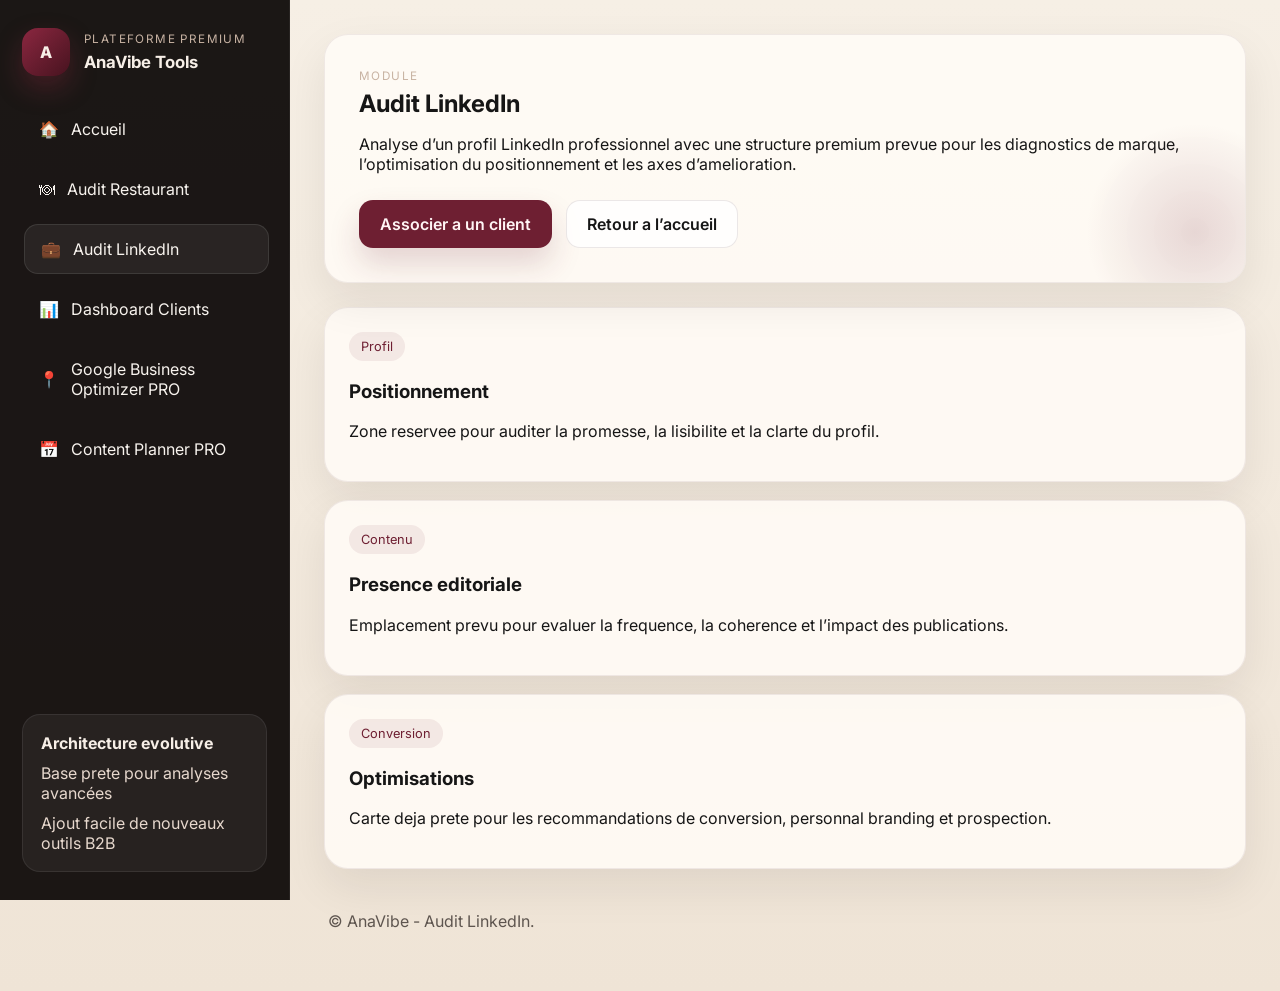
==== audit-linkedin/index.html @ 9bfbfd87 "Create AnaVibe Tools premium frontend platform structure and modules" ====
<!DOCTYPE html>
<html lang="fr">
  <head>
    <meta charset="UTF-8" />
    <meta name="viewport" content="width=device-width, initial-scale=1.0" />
    <title>Audit LinkedIn - AnaVibe Tools</title>
    <link rel="preconnect" href="https://fonts.googleapis.com" />
    <link rel="preconnect" href="https://fonts.gstatic.com" crossorigin />
    <link
      href="https://fonts.googleapis.com/css2?family=Inter:wght@400;500;600;700;800&display=swap"
      rel="stylesheet"
    />
    <link rel="stylesheet" href="../style.css" />
  </head>
  <body>
    <div class="app-shell">
      <aside class="sidebar" id="sidebar">
        <div class="brand-block">
          <div class="brand-mark">A</div>
          <div>
            <p class="eyebrow">Plateforme premium</p>
            <h1>AnaVibe Tools</h1>
          </div>
        </div>
        <nav class="side-nav" aria-label="Navigation principale">
          <a class="nav-link" href="../index.html">🏠 <span>Accueil</span></a>
          <a class="nav-link" href="../audit-restaurant/index.html">🍽 <span>Audit Restaurant</span></a>
          <a class="nav-link active" href="index.html">💼 <span>Audit LinkedIn</span></a>
          <a class="nav-link" href="../dashboard/index.html">📊 <span>Dashboard Clients</span></a>
          <a class="nav-link" href="../google-optimizer/index.html">📍 <span>Google Business Optimizer PRO</span></a>
          <a class="nav-link" href="../content-planner/index.html">📅 <span>Content Planner PRO</span></a>
        </nav>
        <section class="coming-soon-panel">
          <p class="panel-title">Architecture evolutive</p>
          <ul>
            <li>Base prete pour analyses avancées</li>
            <li>Ajout facile de nouveaux outils B2B</li>
          </ul>
        </section>
      </aside>

      <div class="mobile-topbar">
        <button class="menu-toggle" id="menuToggle" aria-label="Ouvrir le menu" aria-expanded="false">
          <span></span><span></span><span></span>
        </button>
        <strong>AnaVibe Tools</strong>
      </div>

      <main class="main-content module-page">
        <header class="module-header card surface-glow">
          <p class="eyebrow">Module</p>
          <h2>Audit LinkedIn</h2>
          <p>
            Analyse d’un profil LinkedIn professionnel avec une structure premium prevue pour les diagnostics de marque,
            l’optimisation du positionnement et les axes d’amelioration.
          </p>
          <div class="header-actions">
            <a class="btn btn-primary" href="../dashboard/index.html">Associer a un client</a>
            <a class="btn btn-secondary" href="../index.html">Retour a l’accueil</a>
          </div>
        </header>

        <section class="module-cards">
          <article class="module-card card">
            <span class="badge">Profil</span>
            <h3>Positionnement</h3>
            <p>Zone reservee pour auditer la promesse, la lisibilite et la clarte du profil.</p>
          </article>
          <article class="module-card card">
            <span class="badge">Contenu</span>
            <h3>Presence editoriale</h3>
            <p>Emplacement prevu pour evaluer la frequence, la coherence et l’impact des publications.</p>
          </article>
          <article class="module-card card">
            <span class="badge">Conversion</span>
            <h3>Optimisations</h3>
            <p>Carte deja prete pour les recommandations de conversion, personnal branding et prospection.</p>
          </article>
        </section>

        <footer class="footer">
          <p>© AnaVibe - Audit LinkedIn.</p>
        </footer>
      </main>
    </div>

    <div class="overlay" id="overlay"></div>
    <script src="../script.js"></script>
  </body>
</html>
---- style.css ----
:root {
  --bg: #f4ede3;
  --surface: #fbf7f1;
  --surface-strong: #fffdf8;
  --text: #161616;
  --text-soft: #5e554f;
  --line: rgba(61, 31, 38, 0.12);
  --primary: #6e1f32;
  --primary-dark: #511524;
  --accent: #d8c3b0;
  --shadow: 0 18px 45px rgba(27, 18, 14, 0.08);
  --radius-xl: 24px;
  --radius-lg: 18px;
  --radius-md: 14px;
  --radius-sm: 12px;
  --sidebar-width: 290px;
  --transition: 220ms ease;
}

* {
  box-sizing: border-box;
}

html {
  scroll-behavior: smooth;
}

body {
  margin: 0;
  font-family: 'Inter', sans-serif;
  background: linear-gradient(180deg, #f6efe5 0%, #efe4d6 100%);
  color: var(--text);
}

a {
  color: inherit;
  text-decoration: none;
}

button,
a {
  transition: transform var(--transition), background var(--transition), border-color var(--transition), color var(--transition), box-shadow var(--transition);
}

.app-shell {
  min-height: 100vh;
  display: flex;
}

.sidebar {
  position: sticky;
  top: 0;
  width: var(--sidebar-width);
  height: 100vh;
  padding: 28px 22px;
  background: rgba(15, 11, 10, 0.95);
  color: #f7efe7;
  display: flex;
  flex-direction: column;
  gap: 28px;
  border-right: 1px solid rgba(255, 255, 255, 0.06);
}

.brand-block {
  display: flex;
  align-items: center;
  gap: 14px;
}

.brand-mark {
  width: 48px;
  height: 48px;
  border-radius: 16px;
  display: grid;
  place-items: center;
  background: linear-gradient(135deg, #8b2740, #47131f);
  font-weight: 800;
  box-shadow: 0 12px 26px rgba(139, 39, 64, 0.35);
}

.brand-block h1,
.mobile-topbar strong {
  margin: 0;
  font-size: 1.05rem;
}

.eyebrow {
  margin: 0 0 6px;
  font-size: 0.73rem;
  letter-spacing: 0.12em;
  text-transform: uppercase;
  color: #c8b3a3;
}

.side-nav {
  display: flex;
  flex-direction: column;
  gap: 10px;
}

.nav-link {
  display: flex;
  align-items: center;
  gap: 12px;
  padding: 14px 16px;
  border-radius: 14px;
  color: #f8f3ee;
  background: transparent;
  border: 1px solid transparent;
}

.nav-link:hover,
.nav-link.active {
  background: rgba(255, 255, 255, 0.06);
  border-color: rgba(255, 255, 255, 0.1);
  transform: translateX(2px);
}

.coming-soon-panel {
  margin-top: auto;
  padding: 18px;
  border-radius: 18px;
  background: rgba(255, 255, 255, 0.05);
  border: 1px solid rgba(255, 255, 255, 0.08);
}

.panel-title {
  margin: 0 0 10px;
  font-weight: 700;
}

.coming-soon-panel ul {
  list-style: none;
  padding: 0;
  margin: 0;
  display: grid;
  gap: 10px;
  color: #e7d8cd;
}

.mobile-topbar {
  display: none;
  position: sticky;
  top: 0;
  z-index: 20;
  align-items: center;
  justify-content: space-between;
  padding: 16px 18px;
  background: rgba(15, 11, 10, 0.95);
  color: #fff7f0;
  backdrop-filter: blur(14px);
}

.menu-toggle {
  width: 48px;
  height: 48px;
  border-radius: 14px;
  border: 1px solid rgba(255, 255, 255, 0.12);
  background: rgba(255, 255, 255, 0.04);
  display: inline-flex;
  flex-direction: column;
  justify-content: center;
  gap: 5px;
  padding: 0 12px;
  cursor: pointer;
}

.menu-toggle span {
  display: block;
  height: 2px;
  width: 100%;
  background: #fff;
  border-radius: 999px;
}

.main-content {
  flex: 1;
  padding: 34px;
}

.card {
  background: rgba(255, 251, 246, 0.9);
  border: 1px solid rgba(61, 31, 38, 0.08);
  border-radius: var(--radius-xl);
  box-shadow: var(--shadow);
}

.surface-glow {
  position: relative;
  overflow: hidden;
}

.surface-glow::after {
  content: '';
  position: absolute;
  inset: auto -60px -60px auto;
  width: 220px;
  height: 220px;
  background: radial-gradient(circle, rgba(110, 31, 50, 0.16) 0%, rgba(110, 31, 50, 0) 70%);
}

.hero-section {
  padding: 38px;
  display: grid;
  grid-template-columns: minmax(0, 1.5fr) minmax(260px, 0.8fr);
  gap: 24px;
  align-items: center;
}

.hero-section h2 {
  margin: 0;
  font-size: clamp(2.1rem, 4vw, 3.8rem);
  line-height: 1;
}

.hero-subtitle,
.section-text,
.tool-card p,
.client-preview p,
.module-content p,
.client-dashboard-card p,
.empty-state p,
.dashboard-sidebar p {
  color: var(--text-soft);
  line-height: 1.65;
}

.hero-actions,
.section-heading,
.client-preview-grid,
.dashboard-layout,
.dashboard-list,
.client-stack,
.header-actions,
.module-cards {
  display: flex;
  gap: 14px;
}

.hero-actions,
.header-actions {
  flex-wrap: wrap;
  margin-top: 26px;
}

.btn {
  display: inline-flex;
  align-items: center;
  justify-content: center;
  min-height: 48px;
  padding: 0 20px;
  border-radius: 14px;
  font-weight: 600;
  border: 1px solid transparent;
}

.btn-primary {
  background: var(--primary);
  color: #fff5f5;
  box-shadow: 0 16px 30px rgba(110, 31, 50, 0.18);
}

.btn-primary:hover {
  background: var(--primary-dark);
  transform: translateY(-2px);
}

.btn-secondary {
  background: rgba(255, 255, 255, 0.72);
  color: var(--text);
  border-color: rgba(61, 31, 38, 0.1);
}

.btn-secondary:hover {
  transform: translateY(-2px);
  background: #fff;
}

.hero-stats {
  display: grid;
  gap: 14px;
}

.stat-card {
  padding: 20px;
  border-radius: 18px;
  background: linear-gradient(180deg, rgba(255, 253, 249, 0.95), rgba(244, 234, 224, 0.95));
  border: 1px solid rgba(61, 31, 38, 0.08);
}

.stat-label,
.badge,
.client-chip,
.kpi-label,
.progress-label {
  display: inline-flex;
  align-items: center;
  gap: 8px;
  font-size: 0.8rem;
  color: var(--primary);
  background: rgba(110, 31, 50, 0.08);
  border-radius: 999px;
  padding: 7px 12px;
}

.stat-card strong {
  display: block;
  margin-top: 14px;
  font-size: 1.5rem;
}

.section-block {
  margin-top: 28px;
}

.section-heading {
  align-items: end;
  justify-content: space-between;
  margin-bottom: 18px;
}

.section-heading h3,
.tool-card h4,
.client-preview h4,
.module-header h2,
.client-dashboard-card h3,
.dashboard-sidebar h3,
.empty-state h3 {
  margin: 6px 0 0;
}

.tool-grid,
.client-preview-grid,
.module-cards,
.kpi-grid,
.progress-grid {
  display: grid;
  gap: 18px;
}

.tool-grid {
  grid-template-columns: repeat(3, minmax(0, 1fr));
}

.tool-card,
.client-preview,
.module-card,
.client-dashboard-card,
.kpi-card,
.progress-card,
.empty-state {
  padding: 24px;
}

.tool-card:hover,
.client-preview:hover,
.module-card:hover,
.client-dashboard-card:hover,
.kpi-card:hover,
.progress-card:hover {
  transform: translateY(-4px);
}

.tool-icon {
  width: 54px;
  height: 54px;
  border-radius: 18px;
  display: grid;
  place-items: center;
  background: linear-gradient(135deg, rgba(110, 31, 50, 0.16), rgba(216, 195, 176, 0.4));
  font-size: 1.45rem;
  margin-bottom: 18px;
}

.muted-card {
  background: rgba(246, 238, 228, 0.75);
}

.inline-link {
  color: var(--primary);
  font-weight: 700;
}

.footer {
  padding: 26px 4px 10px;
  color: var(--text-soft);
}

.module-page {
  width: min(1200px, 100%);
  margin: 0 auto;
}

.module-header {
  padding: 34px;
  margin-bottom: 24px;
}

.dashboard-layout {
  align-items: flex-start;
}

.dashboard-sidebar {
  width: 320px;
  flex: 0 0 320px;
  padding: 24px;
}

.dashboard-list {
  flex-direction: column;
  margin-top: 20px;
}

.client-item {
  display: flex;
  justify-content: space-between;
  align-items: center;
  gap: 12px;
  padding: 14px 16px;
  border-radius: 14px;
  background: rgba(255, 255, 255, 0.72);
  border: 1px solid rgba(61, 31, 38, 0.08);
}

.client-item button,
.add-client-btn {
  border: none;
  cursor: pointer;
  font: inherit;
}

.client-open-btn,
.add-client-btn {
  min-height: 42px;
  padding: 0 14px;
  border-radius: 12px;
  background: rgba(110, 31, 50, 0.1);
  color: var(--primary);
  font-weight: 700;
}

.add-client-btn {
  width: 100%;
  margin-top: 14px;
  background: var(--primary);
  color: #fff;
}

.client-stack {
  flex: 1;
  flex-direction: column;
}

.client-dashboard-card.hidden,
.empty-state.hidden {
  display: none;
}

.kpi-grid {
  grid-template-columns: repeat(3, minmax(0, 1fr));
  margin-top: 22px;
}

.kpi-card strong,
.progress-card strong {
  display: block;
  margin-top: 14px;
  font-size: 1.35rem;
}

.progress-grid {
  grid-template-columns: repeat(3, minmax(0, 1fr));
  margin-top: 18px;
}

.progress-track {
  height: 10px;
  margin-top: 18px;
  background: rgba(110, 31, 50, 0.08);
  border-radius: 999px;
  overflow: hidden;
}

.progress-fill {
  display: block;
  height: 100%;
  border-radius: 999px;
  background: linear-gradient(90deg, var(--primary), #b64d69);
}

.module-cards {
  flex-wrap: wrap;
}

.module-card {
  flex: 1 1 280px;
}

.overlay {
  position: fixed;
  inset: 0;
  background: rgba(0, 0, 0, 0.36);
  opacity: 0;
  pointer-events: none;
  transition: opacity var(--transition);
}

.overlay.visible {
  opacity: 1;
  pointer-events: auto;
}

@media (max-width: 1100px) {
  .tool-grid,
  .kpi-grid,
  .progress-grid {
    grid-template-columns: repeat(2, minmax(0, 1fr));
  }

  .hero-section,
  .dashboard-layout {
    grid-template-columns: 1fr;
    display: grid;
  }

  .dashboard-sidebar {
    width: 100%;
    flex-basis: auto;
  }
}

@media (max-width: 860px) {
  .sidebar {
    position: fixed;
    left: 0;
    transform: translateX(-100%);
    z-index: 30;
    transition: transform var(--transition);
  }

  .sidebar.open {
    transform: translateX(0);
  }

  .mobile-topbar {
    display: flex;
  }

  .app-shell {
    display: block;
  }

  .main-content {
    padding: 20px;
  }

  .hero-section,
  .module-header,
  .tool-card,
  .client-preview,
  .module-card,
  .client-dashboard-card,
  .dashboard-sidebar,
  .empty-state {
    padding: 22px;
  }
}

@media (max-width: 640px) {
  .tool-grid,
  .client-preview-grid,
  .kpi-grid,
  .progress-grid {
    grid-template-columns: 1fr;
  }

  .section-heading,
  .hero-actions {
    flex-direction: column;
    align-items: stretch;
  }

  .hero-section h2 {
    font-size: 2.4rem;
  }

  .main-content {
    padding: 16px;
  }
}
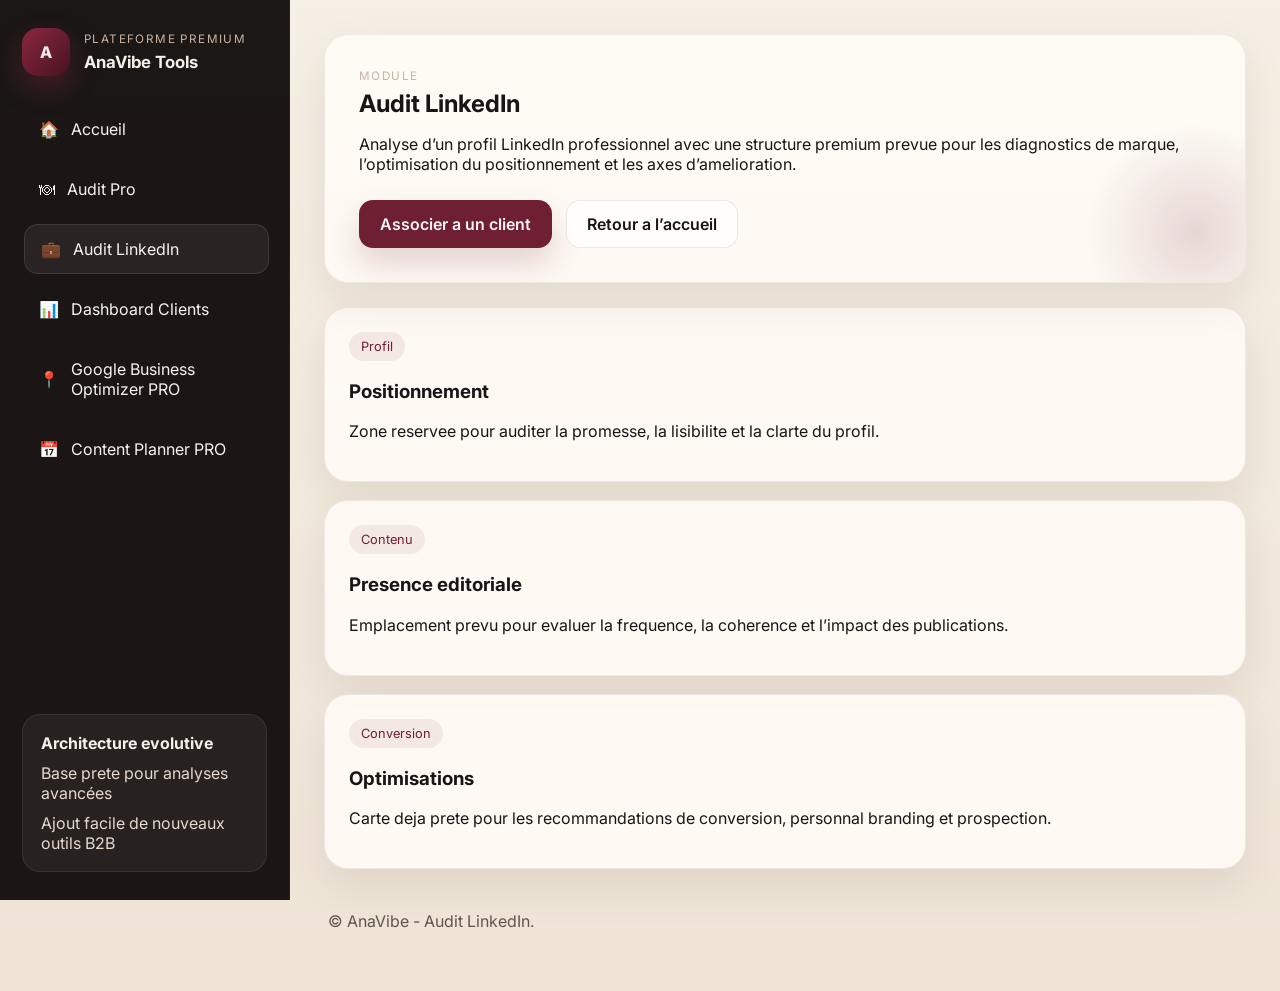
==== commit e47d60cd: "Rename "Audit Restaurant" module label to "Audit Pro" Updates the displayed name everywhere it appea" ====
--- a/audit-linkedin/index.html
+++ b/audit-linkedin/index.html
@@ -24,7 +24,7 @@
         </div>
         <nav class="side-nav" aria-label="Navigation principale">
           <a class="nav-link" href="../index.html">🏠 <span>Accueil</span></a>
-          <a class="nav-link" href="../audit-restaurant/index.html">🍽 <span>Audit Restaurant</span></a>
+          <a class="nav-link" href="../audit-restaurant/index.html">🍽 <span>Audit Pro</span></a>
           <a class="nav-link active" href="index.html">💼 <span>Audit LinkedIn</span></a>
           <a class="nav-link" href="../dashboard/index.html">📊 <span>Dashboard Clients</span></a>
           <a class="nav-link" href="../google-optimizer/index.html">📍 <span>Google Business Optimizer PRO</span></a>
--- a/style.css
+++ b/style.css
@@ -588,3 +588,411 @@
     padding: 16px;
   }
 }
+
+.field-grid {
+  display: grid;
+  grid-template-columns: repeat(auto-fill, minmax(220px, 1fr));
+  gap: 14px;
+  margin-top: 4px;
+}
+
+.field-item {
+  display: flex;
+  flex-direction: column;
+  gap: 6px;
+  font-size: 0.8rem;
+  color: var(--text-soft);
+  font-weight: 600;
+}
+
+.field-input,
+.inline-add-form input {
+  font: inherit;
+  font-weight: 500;
+  color: var(--text);
+  padding: 10px 12px;
+  border-radius: var(--radius-sm);
+  border: 1px solid rgba(61, 31, 38, 0.14);
+  background: rgba(255, 255, 255, 0.85);
+}
+
+.field-input:focus,
+.inline-add-form input:focus,
+.notes-textarea:focus,
+.status-select:focus {
+  outline: none;
+  border-color: var(--primary);
+  box-shadow: 0 0 0 3px rgba(110, 31, 50, 0.12);
+}
+
+.checklist,
+.action-list {
+  display: flex;
+  flex-direction: column;
+  gap: 10px;
+  margin-top: 4px;
+}
+
+.checklist-item,
+.action-item {
+  display: flex;
+  align-items: center;
+  justify-content: space-between;
+  gap: 12px;
+  padding: 12px 14px;
+  border-radius: var(--radius-sm);
+  background: rgba(255, 255, 255, 0.72);
+  border: 1px solid rgba(61, 31, 38, 0.08);
+}
+
+.checklist-item label {
+  display: flex;
+  align-items: center;
+  gap: 10px;
+  font-weight: 500;
+}
+
+.checklist-item.done span {
+  text-decoration: line-through;
+  color: var(--text-soft);
+}
+
+.action-item .action-label {
+  flex: 1;
+  font-weight: 500;
+}
+
+.status-select {
+  font: inherit;
+  font-weight: 600;
+  padding: 8px 10px;
+  border-radius: 999px;
+  border: 1px solid rgba(61, 31, 38, 0.14);
+  background: rgba(110, 31, 50, 0.08);
+  color: var(--primary);
+}
+
+.remove-item-btn {
+  border: none;
+  background: transparent;
+  color: var(--text-soft);
+  cursor: pointer;
+  font-size: 1rem;
+  line-height: 1;
+  padding: 4px;
+}
+
+.remove-item-btn:hover {
+  color: var(--primary);
+}
+
+.inline-add-form {
+  display: flex;
+  gap: 10px;
+  margin-top: 14px;
+  flex-wrap: wrap;
+}
+
+.inline-add-form input {
+  flex: 1;
+  min-width: 180px;
+}
+
+.notes-textarea {
+  width: 100%;
+  min-height: 140px;
+  margin-top: 8px;
+  padding: 14px;
+  border-radius: var(--radius-md);
+  border: 1px solid rgba(61, 31, 38, 0.14);
+  background: rgba(255, 255, 255, 0.85);
+  font: inherit;
+  color: var(--text);
+  resize: vertical;
+}
+
+.notes-hint {
+  margin-top: 8px;
+  font-size: 0.8rem;
+  color: var(--text-soft);
+}
+
+.month-selector-row {
+  margin-top: 4px;
+}
+
+.month-select {
+  font: inherit;
+  font-weight: 600;
+  color: var(--text);
+  padding: 10px 14px;
+  border-radius: var(--radius-sm);
+  border: 1px solid rgba(61, 31, 38, 0.14);
+  background: rgba(255, 255, 255, 0.85);
+  min-width: 220px;
+}
+
+.month-select:focus {
+  outline: none;
+  border-color: var(--primary);
+  box-shadow: 0 0 0 3px rgba(110, 31, 50, 0.12);
+}
+
+.no-months-state {
+  margin-top: 18px;
+  padding: 18px;
+  border-radius: var(--radius-md);
+  background: rgba(110, 31, 50, 0.06);
+  border: 1px dashed rgba(61, 31, 38, 0.18);
+}
+
+.no-months-state p {
+  color: var(--text-soft);
+  margin: 4px 0 0;
+}
+
+.comparison-scroll {
+  margin-top: 16px;
+  overflow-x: auto;
+}
+
+.comparison-table {
+  width: 100%;
+  border-collapse: collapse;
+  min-width: 720px;
+}
+
+.comparison-table th,
+.comparison-table td {
+  text-align: left;
+  padding: 10px 12px;
+  border-bottom: 1px solid rgba(61, 31, 38, 0.08);
+  font-size: 0.85rem;
+  white-space: nowrap;
+}
+
+.comparison-table th {
+  text-transform: uppercase;
+  letter-spacing: 0.02em;
+  font-size: 0.72rem;
+  color: var(--text-soft);
+  font-weight: 700;
+}
+
+.comparison-table td:first-child,
+.comparison-table th:first-child {
+  white-space: normal;
+  font-weight: 600;
+}
+
+.comparison-current {
+  font-weight: 700;
+  color: var(--text);
+}
+
+.evolution-badge {
+  display: inline-flex;
+  align-items: center;
+  font-size: 0.78rem;
+  font-weight: 700;
+  padding: 6px 10px;
+  border-radius: 999px;
+  background: rgba(110, 31, 50, 0.08);
+  color: var(--text-soft);
+}
+
+.evolution-badge.positive {
+  background: rgba(46, 125, 50, 0.12);
+  color: #2e7d32;
+}
+
+.evolution-badge.negative {
+  background: rgba(198, 40, 40, 0.1);
+  color: #c62828;
+}
+
+.evolution-badge.neutral {
+  background: rgba(94, 85, 79, 0.1);
+  color: var(--text-soft);
+}
+
+.summary-card .evolution-badge {
+  margin-top: 12px;
+}
+
+.analysis-subsection {
+  margin-top: 22px;
+}
+
+.analysis-subsection:first-child {
+  margin-top: 0;
+}
+
+.analysis-subsection h4 {
+  margin: 0 0 8px;
+  font-size: 1.05rem;
+  color: var(--primary);
+}
+
+.analysis-subsection p {
+  color: var(--text-soft);
+  line-height: 1.65;
+  margin: 0;
+}
+
+.analysis-list {
+  margin: 8px 0 0;
+  padding-left: 20px;
+  color: var(--text-soft);
+  line-height: 1.65;
+}
+
+.analysis-list li {
+  margin-bottom: 6px;
+}
+
+.insight-list {
+  display: flex;
+  flex-direction: column;
+  gap: 10px;
+  margin-top: 4px;
+}
+
+.insight-item {
+  display: flex;
+  align-items: flex-start;
+  gap: 10px;
+  padding: 12px 14px;
+  border-radius: var(--radius-sm);
+  border: 1px solid rgba(61, 31, 38, 0.08);
+  border-left: 4px solid rgba(61, 31, 38, 0.15);
+  background: rgba(255, 255, 255, 0.72);
+}
+
+.insight-item .insight-icon {
+  font-size: 1rem;
+  line-height: 1.3;
+}
+
+.insight-item .insight-text {
+  color: var(--text);
+  font-weight: 500;
+  line-height: 1.5;
+}
+
+.insight-item.tone-high {
+  border-left-color: #c62828;
+  background: rgba(198, 40, 40, 0.06);
+}
+
+.insight-item.tone-medium {
+  border-left-color: #e08e2d;
+  background: rgba(224, 142, 45, 0.08);
+}
+
+.insight-item.tone-positive {
+  border-left-color: #2e7d32;
+  background: rgba(46, 125, 50, 0.06);
+}
+
+.insight-item.tone-neutral {
+  border-left-color: var(--primary);
+  background: rgba(110, 31, 50, 0.05);
+}
+
+.insight-empty {
+  margin-top: 4px;
+  padding: 14px 16px;
+  border-radius: var(--radius-sm);
+  background: rgba(46, 125, 50, 0.08);
+  color: #2e7d32;
+  font-weight: 600;
+}
+
+.report-export-block {
+  display: flex;
+  justify-content: flex-end;
+  margin-top: 18px;
+}
+
+.report-export-btn {
+  cursor: pointer;
+}
+
+.audit-config-card {
+  padding: 34px;
+  margin-top: 24px;
+}
+
+.activity-type-grid {
+  display: grid;
+  grid-template-columns: repeat(auto-fill, minmax(150px, 1fr));
+  gap: 12px;
+  margin-top: 4px;
+}
+
+.activity-type-option {
+  display: flex;
+  flex-direction: column;
+  align-items: center;
+  gap: 8px;
+  padding: 18px 12px;
+  border-radius: var(--radius-md);
+  border: 1px solid rgba(61, 31, 38, 0.14);
+  background: rgba(255, 255, 255, 0.72);
+  cursor: pointer;
+  text-align: center;
+  font: inherit;
+  font-weight: 600;
+  color: var(--text-soft);
+}
+
+.activity-type-option .activity-icon {
+  font-size: 1.6rem;
+}
+
+.activity-type-option:hover {
+  border-color: var(--primary);
+  transform: translateY(-2px);
+}
+
+.activity-type-option.selected {
+  border-color: var(--primary);
+  background: rgba(110, 31, 50, 0.08);
+  color: var(--primary);
+  box-shadow: 0 10px 20px rgba(110, 31, 50, 0.12);
+}
+
+.platform-checklist {
+  display: grid;
+  grid-template-columns: repeat(auto-fill, minmax(200px, 1fr));
+  gap: 10px;
+  margin-top: 12px;
+}
+
+.platform-option {
+  display: flex;
+  align-items: center;
+  gap: 10px;
+  padding: 12px 14px;
+  border-radius: var(--radius-sm);
+  background: rgba(255, 255, 255, 0.72);
+  border: 1px solid rgba(61, 31, 38, 0.08);
+  font-weight: 500;
+  cursor: pointer;
+}
+
+.platform-option input {
+  width: 18px;
+  height: 18px;
+  accent-color: var(--primary);
+}
+
+.platform-option .platform-icon {
+  font-size: 1.1rem;
+}
+
+.platform-option.checked {
+  border-color: var(--primary);
+  background: rgba(110, 31, 50, 0.05);
+}
